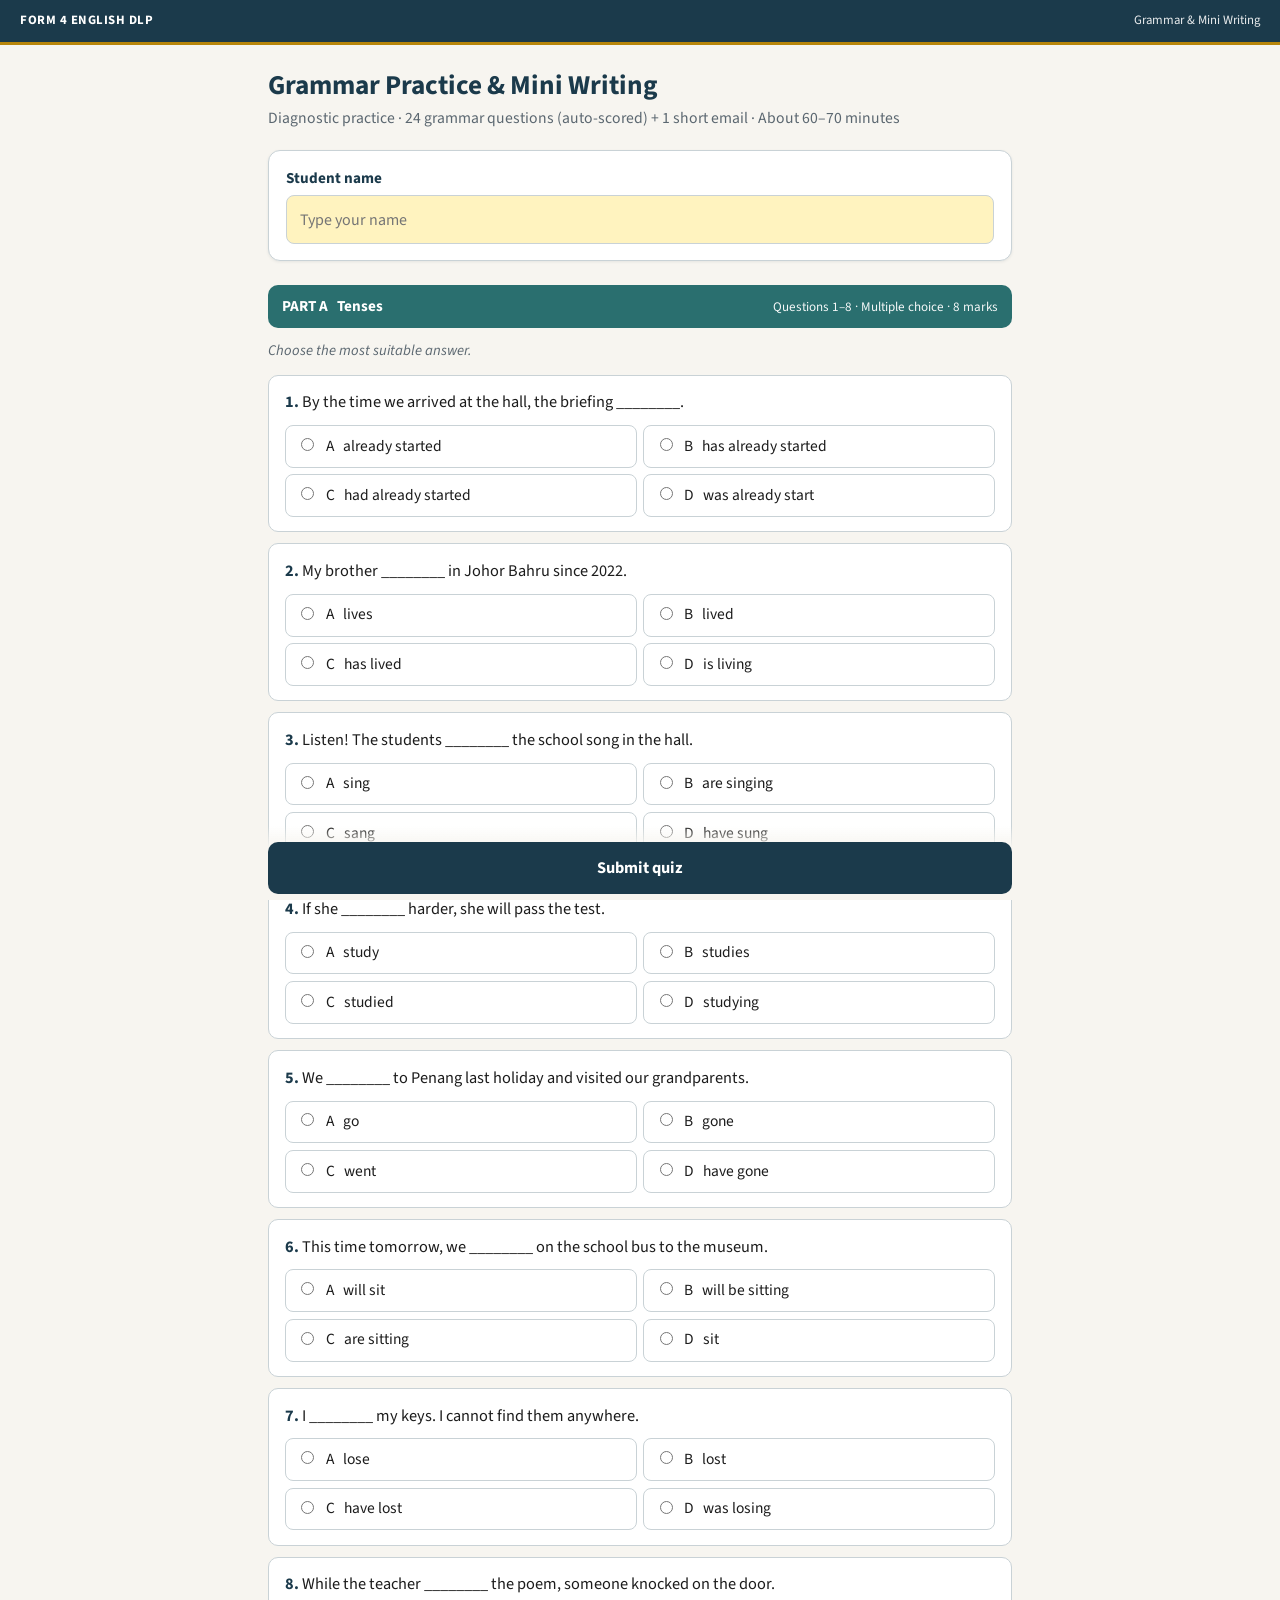
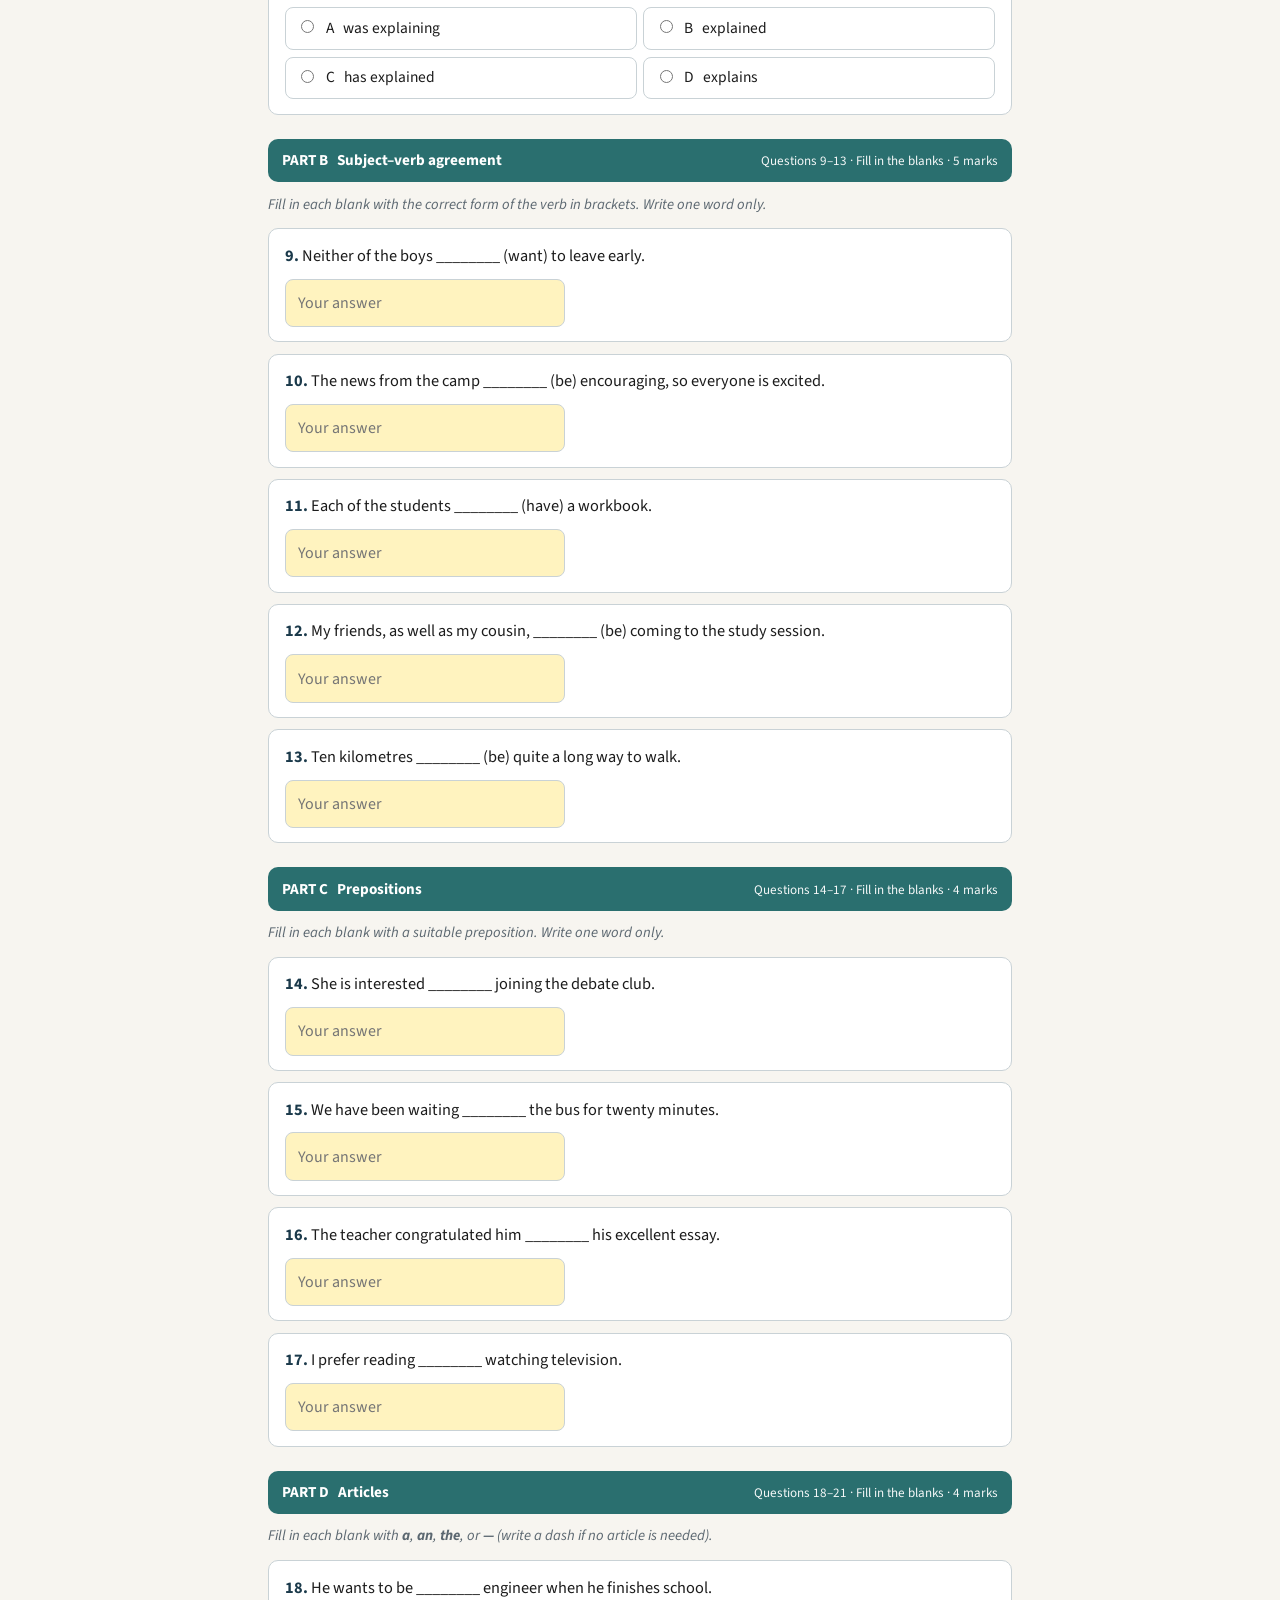
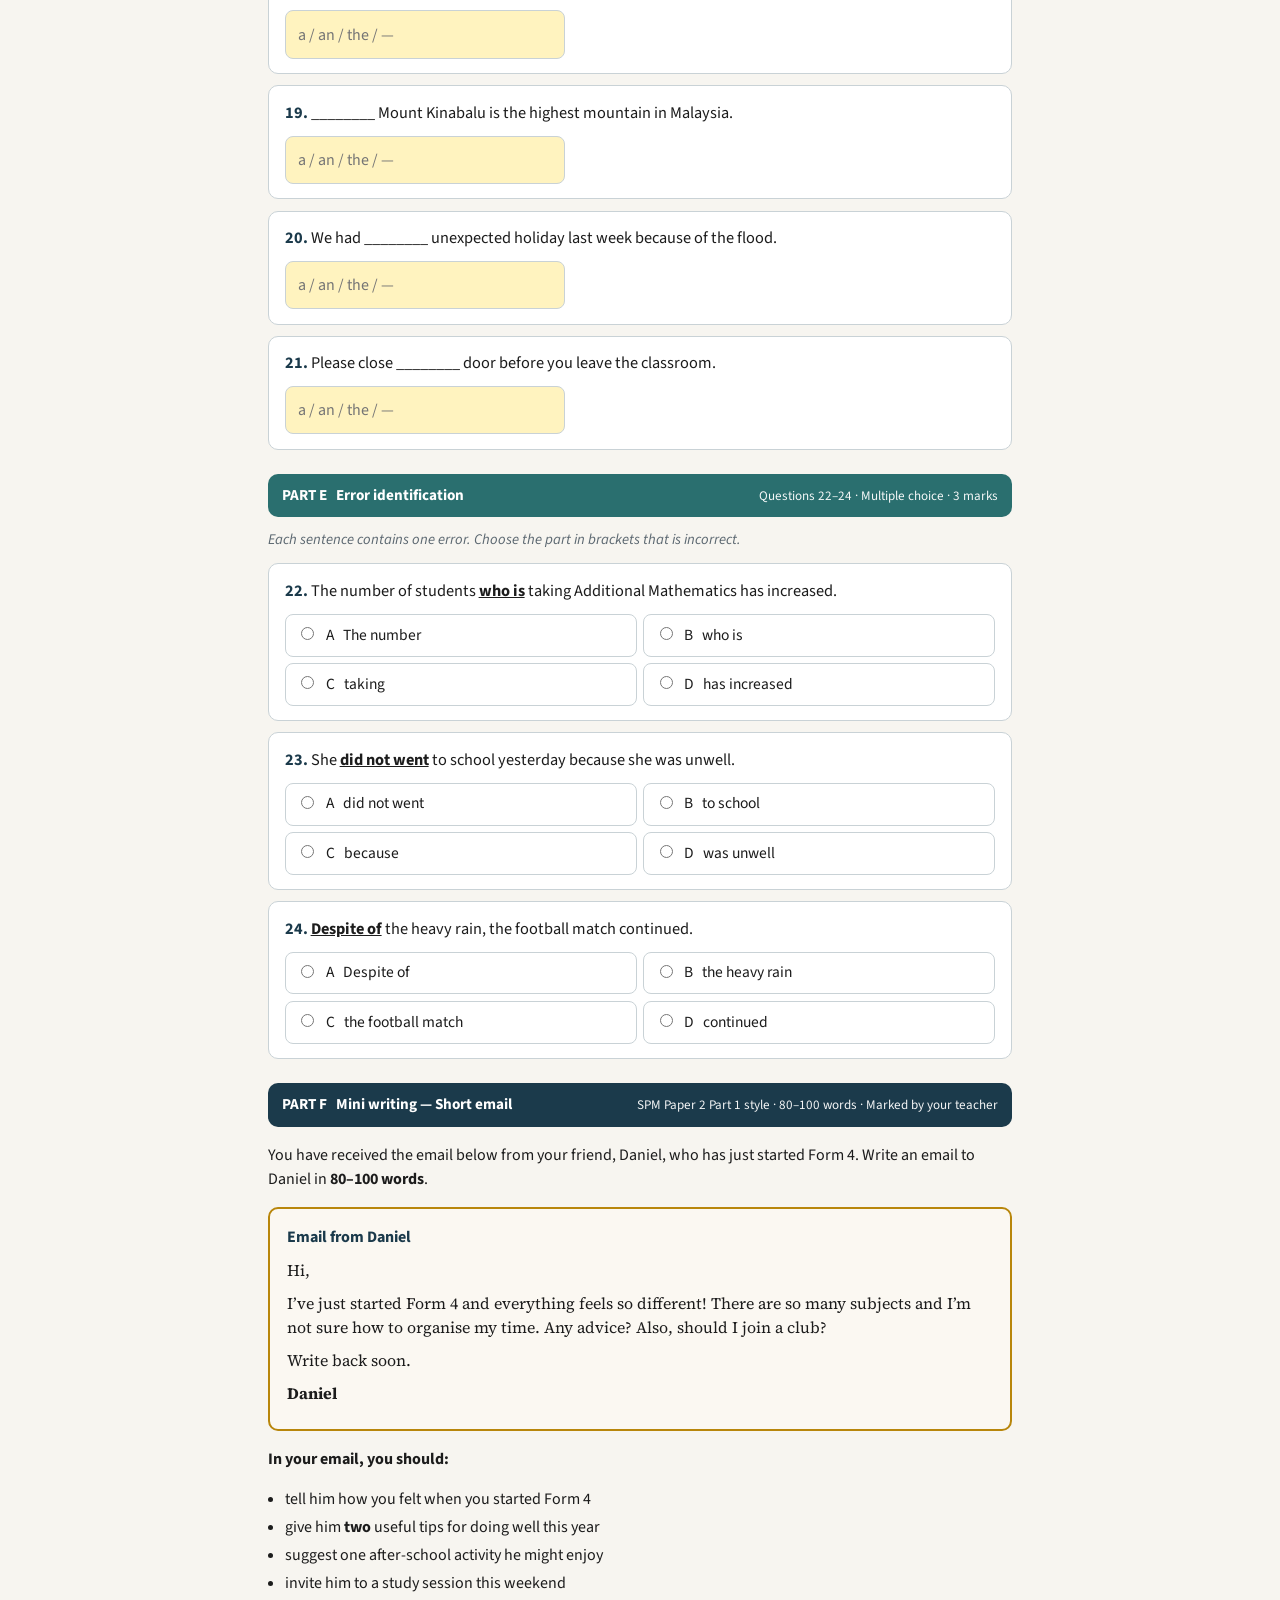
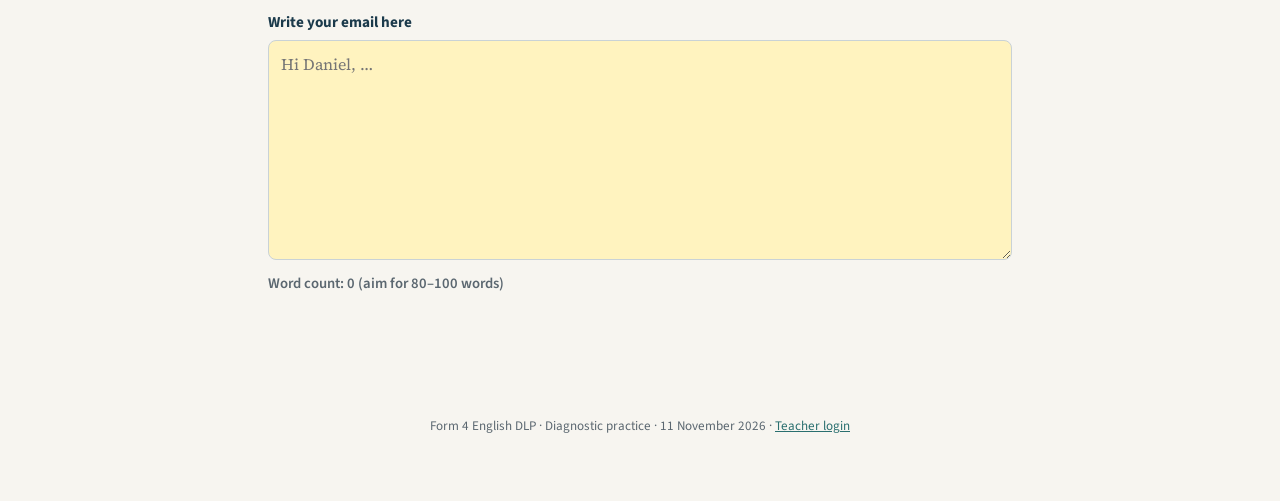
==== index.html @ eb114130 "Add Form 4 English DLP grammar and mini-writing quiz website." ====
<!DOCTYPE html>
<html lang="en">
<head>
  <meta charset="UTF-8" />
  <meta name="viewport" content="width=device-width, initial-scale=1" />
  <title>Form 4 English DLP — Grammar & Mini Writing</title>
  <link rel="preconnect" href="https://fonts.googleapis.com" />
  <link rel="preconnect" href="https://fonts.gstatic.com" crossorigin />
  <link href="https://fonts.googleapis.com/css2?family=Source+Sans+3:ital,wght@0,400;0,600;0,700;1,400&family=Source+Serif+4:ital,wght@0,400;0,600;1,400&display=swap" rel="stylesheet" />
  <link rel="stylesheet" href="styles.css" />
</head>
<body>
  <header class="topbar">
    <strong>FORM 4 ENGLISH DLP</strong>
    <span>Grammar &amp; Mini Writing</span>
  </header>
  <main class="wrap">
    <h1>Grammar Practice &amp; Mini Writing</h1>
    <p class="sub">Diagnostic practice · 24 grammar questions (auto-scored) + 1 short email · About 60–70 minutes</p>

    <form id="quiz" autocomplete="off">
      <div class="card">
        <label class="field" for="studentName">Student name</label>
        <input type="text" id="studentName" name="studentName" required placeholder="Type your name" maxlength="80" />
      </div>

      <div class="banner">
        <span>PART A &nbsp; Tenses</span>
        <span class="right">Questions 1–8 · Multiple choice · 8 marks</span>
      </div>
      <p class="hint">Choose the most suitable answer.</p>

      <div class="q" data-q="1">
        <p class="prompt"><span class="num">1.</span> By the time we arrived at the hall, the briefing ________.</p>
        <div class="options mcq">
          <label><input type="radio" name="q1" value="A" required /> A &nbsp; already started</label>
          <label><input type="radio" name="q1" value="B" /> B &nbsp; has already started</label>
          <label><input type="radio" name="q1" value="C" /> C &nbsp; had already started</label>
          <label><input type="radio" name="q1" value="D" /> D &nbsp; was already start</label>
        </div>
      </div>
      <div class="q" data-q="2">
        <p class="prompt"><span class="num">2.</span> My brother ________ in Johor Bahru since 2022.</p>
        <div class="options mcq">
          <label><input type="radio" name="q2" value="A" required /> A &nbsp; lives</label>
          <label><input type="radio" name="q2" value="B" /> B &nbsp; lived</label>
          <label><input type="radio" name="q2" value="C" /> C &nbsp; has lived</label>
          <label><input type="radio" name="q2" value="D" /> D &nbsp; is living</label>
        </div>
      </div>
      <div class="q" data-q="3">
        <p class="prompt"><span class="num">3.</span> Listen! The students ________ the school song in the hall.</p>
        <div class="options mcq">
          <label><input type="radio" name="q3" value="A" required /> A &nbsp; sing</label>
          <label><input type="radio" name="q3" value="B" /> B &nbsp; are singing</label>
          <label><input type="radio" name="q3" value="C" /> C &nbsp; sang</label>
          <label><input type="radio" name="q3" value="D" /> D &nbsp; have sung</label>
        </div>
      </div>
      <div class="q" data-q="4">
        <p class="prompt"><span class="num">4.</span> If she ________ harder, she will pass the test.</p>
        <div class="options mcq">
          <label><input type="radio" name="q4" value="A" required /> A &nbsp; study</label>
          <label><input type="radio" name="q4" value="B" /> B &nbsp; studies</label>
          <label><input type="radio" name="q4" value="C" /> C &nbsp; studied</label>
          <label><input type="radio" name="q4" value="D" /> D &nbsp; studying</label>
        </div>
      </div>
      <div class="q" data-q="5">
        <p class="prompt"><span class="num">5.</span> We ________ to Penang last holiday and visited our grandparents.</p>
        <div class="options mcq">
          <label><input type="radio" name="q5" value="A" required /> A &nbsp; go</label>
          <label><input type="radio" name="q5" value="B" /> B &nbsp; gone</label>
          <label><input type="radio" name="q5" value="C" /> C &nbsp; went</label>
          <label><input type="radio" name="q5" value="D" /> D &nbsp; have gone</label>
        </div>
      </div>
      <div class="q" data-q="6">
        <p class="prompt"><span class="num">6.</span> This time tomorrow, we ________ on the school bus to the museum.</p>
        <div class="options mcq">
          <label><input type="radio" name="q6" value="A" required /> A &nbsp; will sit</label>
          <label><input type="radio" name="q6" value="B" /> B &nbsp; will be sitting</label>
          <label><input type="radio" name="q6" value="C" /> C &nbsp; are sitting</label>
          <label><input type="radio" name="q6" value="D" /> D &nbsp; sit</label>
        </div>
      </div>
      <div class="q" data-q="7">
        <p class="prompt"><span class="num">7.</span> I ________ my keys. I cannot find them anywhere.</p>
        <div class="options mcq">
          <label><input type="radio" name="q7" value="A" required /> A &nbsp; lose</label>
          <label><input type="radio" name="q7" value="B" /> B &nbsp; lost</label>
          <label><input type="radio" name="q7" value="C" /> C &nbsp; have lost</label>
          <label><input type="radio" name="q7" value="D" /> D &nbsp; was losing</label>
        </div>
      </div>
      <div class="q" data-q="8">
        <p class="prompt"><span class="num">8.</span> While the teacher ________ the poem, someone knocked on the door.</p>
        <div class="options mcq">
          <label><input type="radio" name="q8" value="A" required /> A &nbsp; was explaining</label>
          <label><input type="radio" name="q8" value="B" /> B &nbsp; explained</label>
          <label><input type="radio" name="q8" value="C" /> C &nbsp; has explained</label>
          <label><input type="radio" name="q8" value="D" /> D &nbsp; explains</label>
        </div>
      </div>

      <div class="banner">
        <span>PART B &nbsp; Subject–verb agreement</span>
        <span class="right">Questions 9–13 · Fill in the blanks · 5 marks</span>
      </div>
      <p class="hint">Fill in each blank with the correct form of the verb in brackets. Write one word only.</p>

      <div class="q" data-q="9">
        <p class="prompt"><span class="num">9.</span> Neither of the boys ________ (want) to leave early.</p>
        <input class="fill-row" type="text" name="q9" required placeholder="Your answer" />
      </div>
      <div class="q" data-q="10">
        <p class="prompt"><span class="num">10.</span> The news from the camp ________ (be) encouraging, so everyone is excited.</p>
        <input class="fill-row" type="text" name="q10" required placeholder="Your answer" />
      </div>
      <div class="q" data-q="11">
        <p class="prompt"><span class="num">11.</span> Each of the students ________ (have) a workbook.</p>
        <input class="fill-row" type="text" name="q11" required placeholder="Your answer" />
      </div>
      <div class="q" data-q="12">
        <p class="prompt"><span class="num">12.</span> My friends, as well as my cousin, ________ (be) coming to the study session.</p>
        <input class="fill-row" type="text" name="q12" required placeholder="Your answer" />
      </div>
      <div class="q" data-q="13">
        <p class="prompt"><span class="num">13.</span> Ten kilometres ________ (be) quite a long way to walk.</p>
        <input class="fill-row" type="text" name="q13" required placeholder="Your answer" />
      </div>

      <div class="banner">
        <span>PART C &nbsp; Prepositions</span>
        <span class="right">Questions 14–17 · Fill in the blanks · 4 marks</span>
      </div>
      <p class="hint">Fill in each blank with a suitable preposition. Write one word only.</p>

      <div class="q" data-q="14">
        <p class="prompt"><span class="num">14.</span> She is interested ________ joining the debate club.</p>
        <input class="fill-row" type="text" name="q14" required placeholder="Your answer" />
      </div>
      <div class="q" data-q="15">
        <p class="prompt"><span class="num">15.</span> We have been waiting ________ the bus for twenty minutes.</p>
        <input class="fill-row" type="text" name="q15" required placeholder="Your answer" />
      </div>
      <div class="q" data-q="16">
        <p class="prompt"><span class="num">16.</span> The teacher congratulated him ________ his excellent essay.</p>
        <input class="fill-row" type="text" name="q16" required placeholder="Your answer" />
      </div>
      <div class="q" data-q="17">
        <p class="prompt"><span class="num">17.</span> I prefer reading ________ watching television.</p>
        <input class="fill-row" type="text" name="q17" required placeholder="Your answer" />
      </div>

      <div class="banner">
        <span>PART D &nbsp; Articles</span>
        <span class="right">Questions 18–21 · Fill in the blanks · 4 marks</span>
      </div>
      <p class="hint">Fill in each blank with <b>a</b>, <b>an</b>, <b>the</b>, or <b>—</b> (write a dash if no article is needed).</p>

      <div class="q" data-q="18">
        <p class="prompt"><span class="num">18.</span> He wants to be ________ engineer when he finishes school.</p>
        <input class="fill-row" type="text" name="q18" required placeholder="a / an / the / —" />
      </div>
      <div class="q" data-q="19">
        <p class="prompt"><span class="num">19.</span> ________ Mount Kinabalu is the highest mountain in Malaysia.</p>
        <input class="fill-row" type="text" name="q19" required placeholder="a / an / the / —" />
      </div>
      <div class="q" data-q="20">
        <p class="prompt"><span class="num">20.</span> We had ________ unexpected holiday last week because of the flood.</p>
        <input class="fill-row" type="text" name="q20" required placeholder="a / an / the / —" />
      </div>
      <div class="q" data-q="21">
        <p class="prompt"><span class="num">21.</span> Please close ________ door before you leave the classroom.</p>
        <input class="fill-row" type="text" name="q21" required placeholder="a / an / the / —" />
      </div>

      <div class="banner">
        <span>PART E &nbsp; Error identification</span>
        <span class="right">Questions 22–24 · Multiple choice · 3 marks</span>
      </div>
      <p class="hint">Each sentence contains one error. Choose the part in brackets that is incorrect.</p>

      <div class="q" data-q="22">
        <p class="prompt"><span class="num">22.</span> The number of students <u><b>who is</b></u> taking Additional Mathematics has increased.</p>
        <div class="options mcq">
          <label><input type="radio" name="q22" value="A" required /> A &nbsp; The number</label>
          <label><input type="radio" name="q22" value="B" /> B &nbsp; who is</label>
          <label><input type="radio" name="q22" value="C" /> C &nbsp; taking</label>
          <label><input type="radio" name="q22" value="D" /> D &nbsp; has increased</label>
        </div>
      </div>
      <div class="q" data-q="23">
        <p class="prompt"><span class="num">23.</span> She <u><b>did not went</b></u> to school yesterday because she was unwell.</p>
        <div class="options mcq">
          <label><input type="radio" name="q23" value="A" required /> A &nbsp; did not went</label>
          <label><input type="radio" name="q23" value="B" /> B &nbsp; to school</label>
          <label><input type="radio" name="q23" value="C" /> C &nbsp; because</label>
          <label><input type="radio" name="q23" value="D" /> D &nbsp; was unwell</label>
        </div>
      </div>
      <div class="q" data-q="24">
        <p class="prompt"><span class="num">24.</span> <u><b>Despite of</b></u> the heavy rain, the football match continued.</p>
        <div class="options mcq">
          <label><input type="radio" name="q24" value="A" required /> A &nbsp; Despite of</label>
          <label><input type="radio" name="q24" value="B" /> B &nbsp; the heavy rain</label>
          <label><input type="radio" name="q24" value="C" /> C &nbsp; the football match</label>
          <label><input type="radio" name="q24" value="D" /> D &nbsp; continued</label>
        </div>
      </div>

      <div class="banner navy">
        <span>PART F &nbsp; Mini writing — Short email</span>
        <span class="right">SPM Paper 2 Part 1 style · 80–100 words · Marked by your teacher</span>
      </div>
      <p>You have received the email below from your friend, Daniel, who has just started Form 4. Write an email to Daniel in <b>80–100 words</b>.</p>

      <div class="email-box">
        <h3>Email from Daniel</h3>
        <p>Hi,</p>
        <p>I’ve just started Form 4 and everything feels so different! There are so many subjects and I’m not sure how to organise my time. Any advice? Also, should I join a club?</p>
        <p>Write back soon.</p>
        <p><b>Daniel</b></p>
      </div>

      <p><b>In your email, you should:</b></p>
      <ul class="notes">
        <li>tell him how you felt when you started Form 4</li>
        <li>give him <b>two</b> useful tips for doing well this year</li>
        <li>suggest one after-school activity he might enjoy</li>
        <li>invite him to a study session this weekend</li>
      </ul>

      <label class="field" for="writing">Write your email here</label>
      <textarea id="writing" name="writing" required placeholder="Hi Daniel, …"></textarea>
      <p class="wordcount" id="wordCount">Word count: 0 &nbsp; (aim for 80–100 words)</p>

      <div class="err" id="formError"></div>
      <div class="actions">
        <button type="submit" id="submitBtn">Submit quiz</button>
      </div>
    </form>

    <section class="results" id="results" aria-live="polite"></section>

    <footer class="site">
      Form 4 English DLP · Diagnostic practice · 11 November 2026
      · <a href="teacher.html">Teacher login</a>
    </footer>
  </main>
  <script src="config.js"></script>
  <script src="quiz.js"></script>
</body>
</html>
---- styles.css ----
:root {
  --navy: #1B3A4B;
  --navy-deep: #12262F;
  --teal: #2A6F6F;
  --gold: #B8860B;
  --ink: #1C1C1C;
  --muted: #5B6770;
  --line: #C9D2D6;
  --paper: #F7F5F0;
  --cream: #FBF8F2;
  --gold-soft: #F8F1DE;
  --teal-soft: #E8F0F4;
  --green: #1E6B43;
  --green-soft: #E7F4EC;
  --red: #9B2C2C;
  --red-soft: #FDECEC;
  --yellow: #FFF3BF;
  --white: #ffffff;
  --shadow: 0 1px 3px rgba(18, 38, 47, 0.08);
  --radius: 12px;
  --font: "Source Sans 3", "Segoe UI", system-ui, sans-serif;
  --serif: "Source Serif 4", Georgia, "Times New Roman", serif;
}
* { box-sizing: border-box; }
html { scroll-behavior: smooth; }
body {
  margin: 0;
  font-family: var(--font);
  color: var(--ink);
  background: var(--paper);
  line-height: 1.5;
  min-height: 100vh;
}
.topbar {
  background: var(--navy);
  color: #fff;
  padding: 0.7rem 1.25rem;
  display: flex;
  justify-content: space-between;
  align-items: center;
  gap: 1rem;
  position: sticky;
  top: 0;
  z-index: 20;
  border-bottom: 3px solid var(--gold);
}
.topbar strong { font-size: 0.8rem; letter-spacing: 0.04em; }
.topbar span { font-size: 0.8rem; opacity: 0.9; }
.wrap {
  max-width: 780px;
  margin: 0 auto;
  padding: 1.5rem 1.1rem 4rem;
}
h1 {
  font-size: 1.7rem;
  color: var(--navy);
  margin: 0 0 0.25rem;
  line-height: 1.25;
}
.sub {
  color: var(--muted);
  margin: 0 0 1.25rem;
  font-size: 0.98rem;
}
.card {
  background: var(--white);
  border: 1px solid var(--line);
  border-radius: var(--radius);
  padding: 1rem 1.1rem;
  margin-bottom: 1rem;
  box-shadow: var(--shadow);
}
.banner {
  background: var(--teal);
  color: #fff;
  border-radius: 10px;
  padding: 0.65rem 0.9rem;
  font-weight: 700;
  font-size: 0.95rem;
  display: flex;
  justify-content: space-between;
  gap: 0.75rem;
  align-items: baseline;
  flex-wrap: wrap;
  margin: 1.5rem 0 0.7rem;
}
.banner.navy { background: var(--navy); }
.banner .right { font-weight: 400; font-size: 0.82rem; opacity: 0.95; }
.hint {
  color: var(--muted);
  font-style: italic;
  font-size: 0.92rem;
  margin: 0 0 0.8rem;
}
label.field, .field-label {
  display: block;
  font-weight: 700;
  color: var(--navy);
  margin-bottom: 0.35rem;
  font-size: 0.95rem;
}
input[type="text"], input[type="password"], textarea {
  width: 100%;
  font: inherit;
  font-size: 16px; /* prevents iOS zoom */
  padding: 0.7rem 0.8rem;
  border: 1.5px solid var(--line);
  border-radius: 8px;
  background: var(--yellow);
  color: var(--ink);
}
textarea {
  min-height: 220px;
  resize: vertical;
  background: var(--yellow);
  font-family: var(--serif);
  line-height: 1.6;
}
input:focus, textarea:focus {
  outline: 2px solid var(--teal);
  border-color: var(--teal);
}
.q {
  background: var(--white);
  border: 1px solid var(--line);
  border-radius: 10px;
  padding: 0.9rem 1rem;
  margin-bottom: 0.7rem;
}
.q p.prompt {
  margin: 0 0 0.65rem;
  font-size: 1.02rem;
}
.q .num { font-weight: 700; color: var(--navy); }
.options {
  display: grid;
  gap: 0.4rem;
}
@media (min-width: 640px) {
  .options.mcq { grid-template-columns: 1fr 1fr; }
}
.options label {
  display: flex;
  gap: 0.55rem;
  align-items: flex-start;
  padding: 0.55rem 0.65rem;
  border: 1px solid var(--line);
  border-radius: 8px;
  background: #fff;
  cursor: pointer;
  font-size: 0.97rem;
}
.options label:hover { border-color: var(--teal); background: var(--teal-soft); }
.options input { margin-top: 0.2rem; accent-color: var(--teal); flex-shrink: 0; }
.fill-row { max-width: 280px; }
.email-box {
  background: var(--cream);
  border: 2px solid var(--gold);
  border-radius: 10px;
  padding: 1rem 1.1rem;
  margin: 0.8rem 0;
  font-family: var(--serif);
}
.email-box h3 { margin: 0 0 0.6rem; font-family: var(--font); color: var(--navy); font-size: 1rem; }
.email-box p { margin: 0 0 0.55rem; }
.notes { margin: 0.4rem 0 1rem; padding-left: 1.1rem; }
.notes li { margin: 0.25rem 0; }
.wordcount {
  margin: 0.4rem 0 0;
  font-size: 0.92rem;
  color: var(--muted);
  font-weight: 600;
}
.wordcount.ok { color: var(--green); }
.wordcount.warn { color: #9A6700; }
.actions {
  position: sticky;
  bottom: 0;
  background: linear-gradient(transparent, var(--paper) 30%);
  padding: 1rem 0 0.4rem;
  margin-top: 1rem;
}
button, .btn {
  font: inherit;
  font-weight: 700;
  border: 0;
  border-radius: 10px;
  padding: 0.85rem 1.2rem;
  cursor: pointer;
  background: var(--navy);
  color: #fff;
  width: 100%;
  font-size: 1.02rem;
}
button:hover, .btn:hover { background: var(--navy-deep); }
button.secondary, .btn.secondary {
  background: #fff;
  color: var(--navy);
  border: 1.5px solid var(--navy);
  width: auto;
  padding: 0.55rem 0.9rem;
  font-size: 0.9rem;
}
button:disabled { opacity: 0.65; cursor: not-allowed; }
.err {
  background: var(--red-soft);
  color: var(--red);
  border-radius: 8px;
  padding: 0.65rem 0.8rem;
  margin-bottom: 0.8rem;
  display: none;
}
.err.show { display: block; }
.results {
  display: none;
  margin-top: 1rem;
}
.results.show { display: block; }
.scorebox {
  background: var(--navy);
  color: #fff;
  border-radius: var(--radius);
  padding: 1.2rem 1.25rem;
  text-align: center;
  margin-bottom: 1rem;
}
.scorebox .big {
  font-size: 2.4rem;
  font-weight: 700;
  letter-spacing: -0.03em;
}
.scorebox p { margin: 0.3rem 0 0; opacity: 0.92; }
.item-result {
  display: grid;
  grid-template-columns: auto 1fr;
  gap: 0.55rem 0.75rem;
  padding: 0.7rem 0;
  border-bottom: 1px solid var(--line);
  font-size: 0.95rem;
}
.badge {
  font-weight: 700;
  font-size: 0.75rem;
  padding: 0.15rem 0.45rem;
  border-radius: 999px;
  align-self: start;
  margin-top: 0.15rem;
}
.badge.ok { background: var(--green-soft); color: var(--green); }
.badge.no { background: var(--red-soft); color: var(--red); }
.ok-msg, .warn-msg {
  border-radius: 10px;
  padding: 0.8rem 0.95rem;
  margin: 0.8rem 0;
}
.ok-msg { background: var(--green-soft); color: var(--green); }
.warn-msg { background: var(--gold-soft); color: #6B4E00; }
.warn-msg pre, .copy-box {
  white-space: pre-wrap;
  background: #fff;
  border: 1px solid var(--line);
  border-radius: 8px;
  padding: 0.7rem;
  font-size: 0.85rem;
  margin: 0.6rem 0;
  font-family: ui-monospace, Menlo, monospace;
}
footer.site {
  text-align: center;
  color: var(--muted);
  font-size: 0.82rem;
  margin-top: 2rem;
}
footer.site a { color: var(--teal); }
/* teacher */
.gate { max-width: 420px; margin: 3rem auto; }
.sub-card { margin-bottom: 1.1rem; }
.sub-head {
  display: flex;
  justify-content: space-between;
  gap: 0.75rem;
  flex-wrap: wrap;
  align-items: baseline;
}
.sub-head h2 { margin: 0; font-size: 1.15rem; color: var(--navy); }
.meta { color: var(--muted); font-size: 0.88rem; margin: 0.2rem 0 0.7rem; }
.toolbar { display: flex; flex-wrap: wrap; gap: 0.5rem; margin-bottom: 1rem; }
.writing-view {
  background: var(--cream);
  border: 1px solid var(--gold);
  border-radius: 8px;
  padding: 0.8rem 1rem;
  font-family: var(--serif);
  white-space: pre-wrap;
}
.empty { color: var(--muted); text-align: center; padding: 2rem 1rem; }
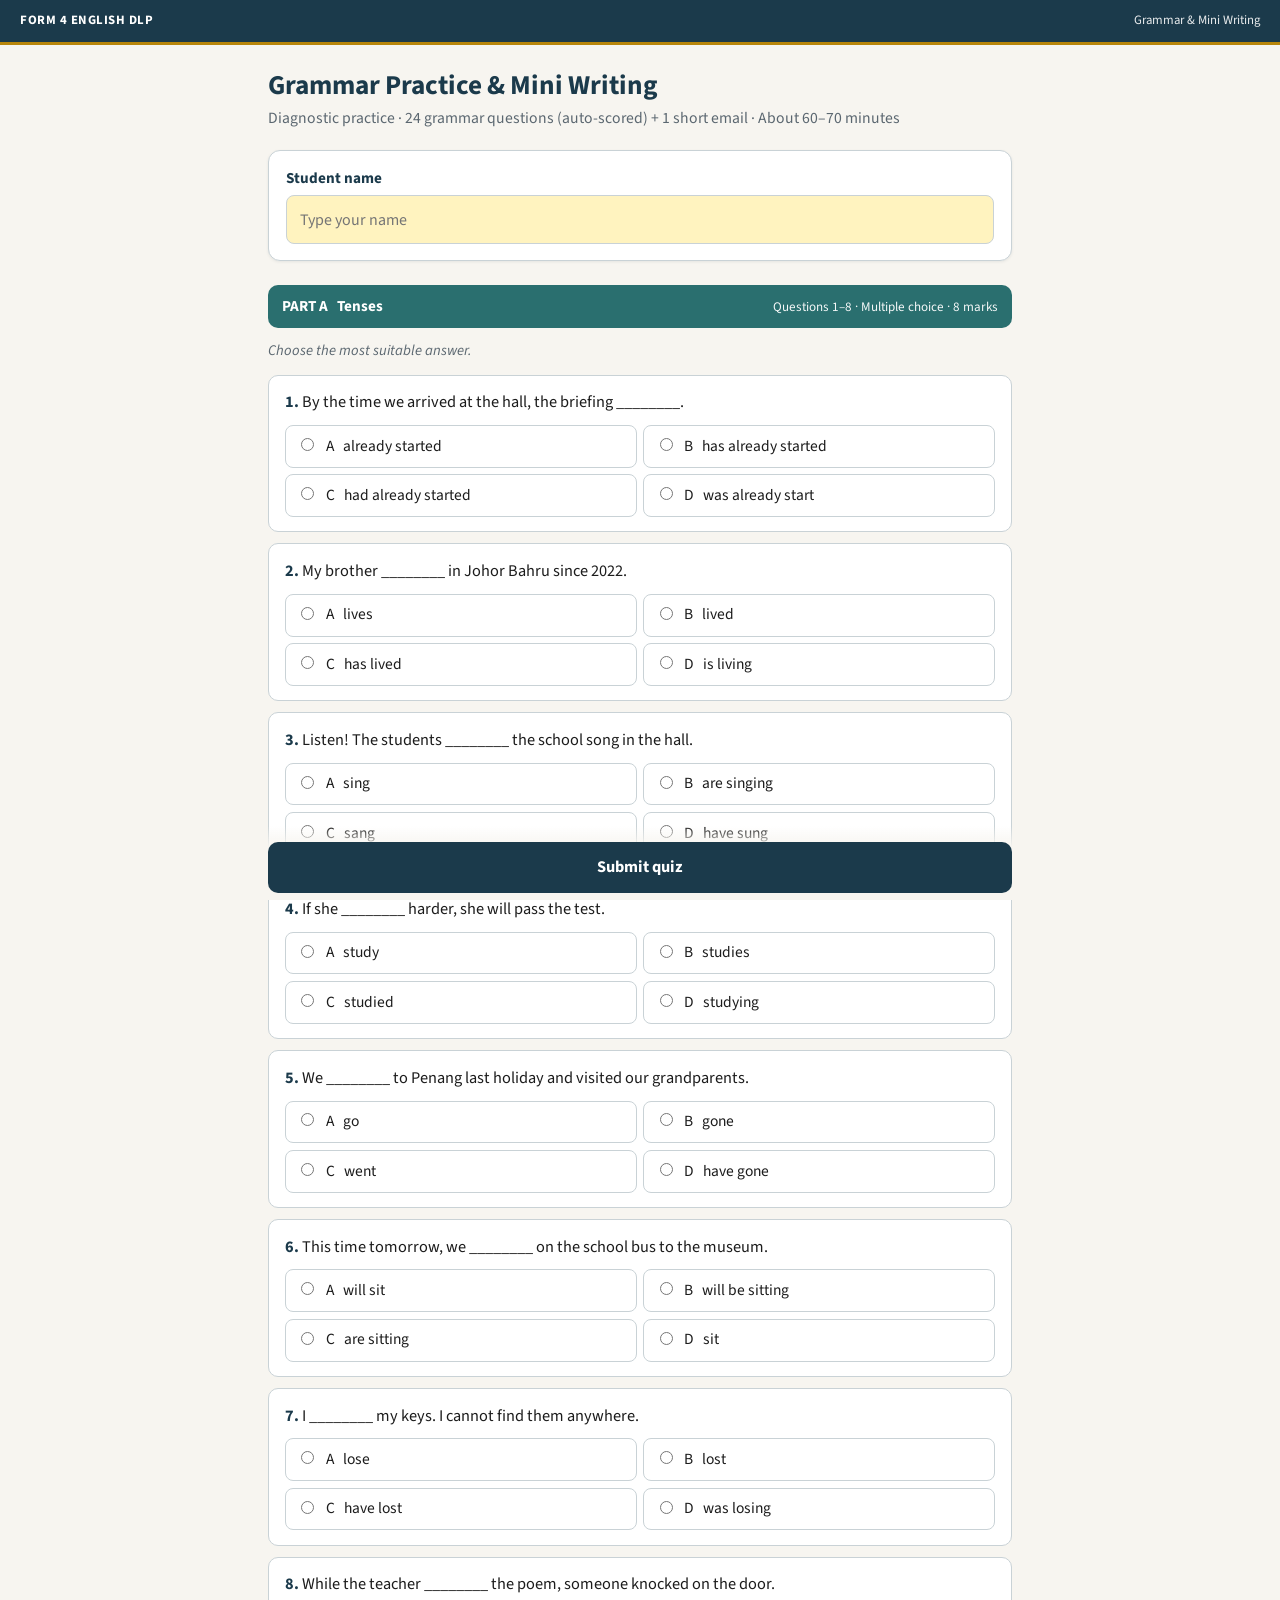
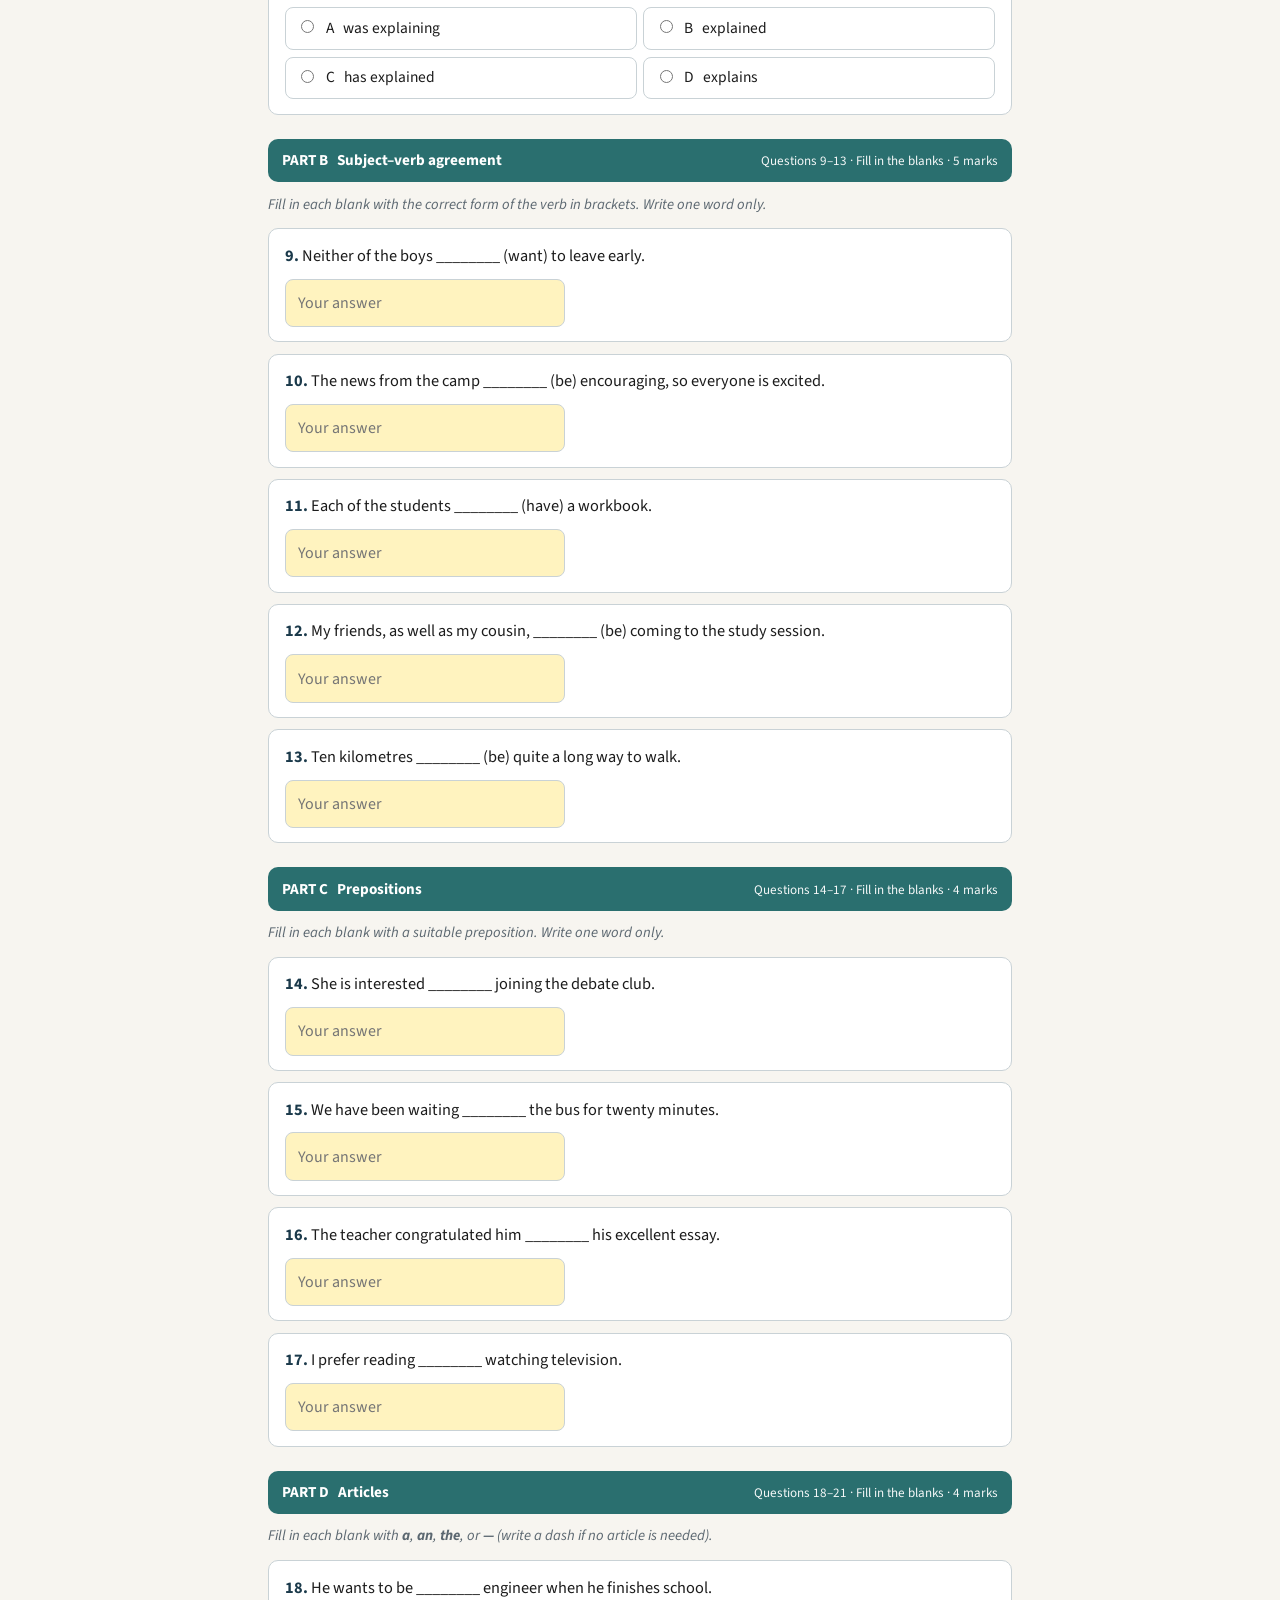
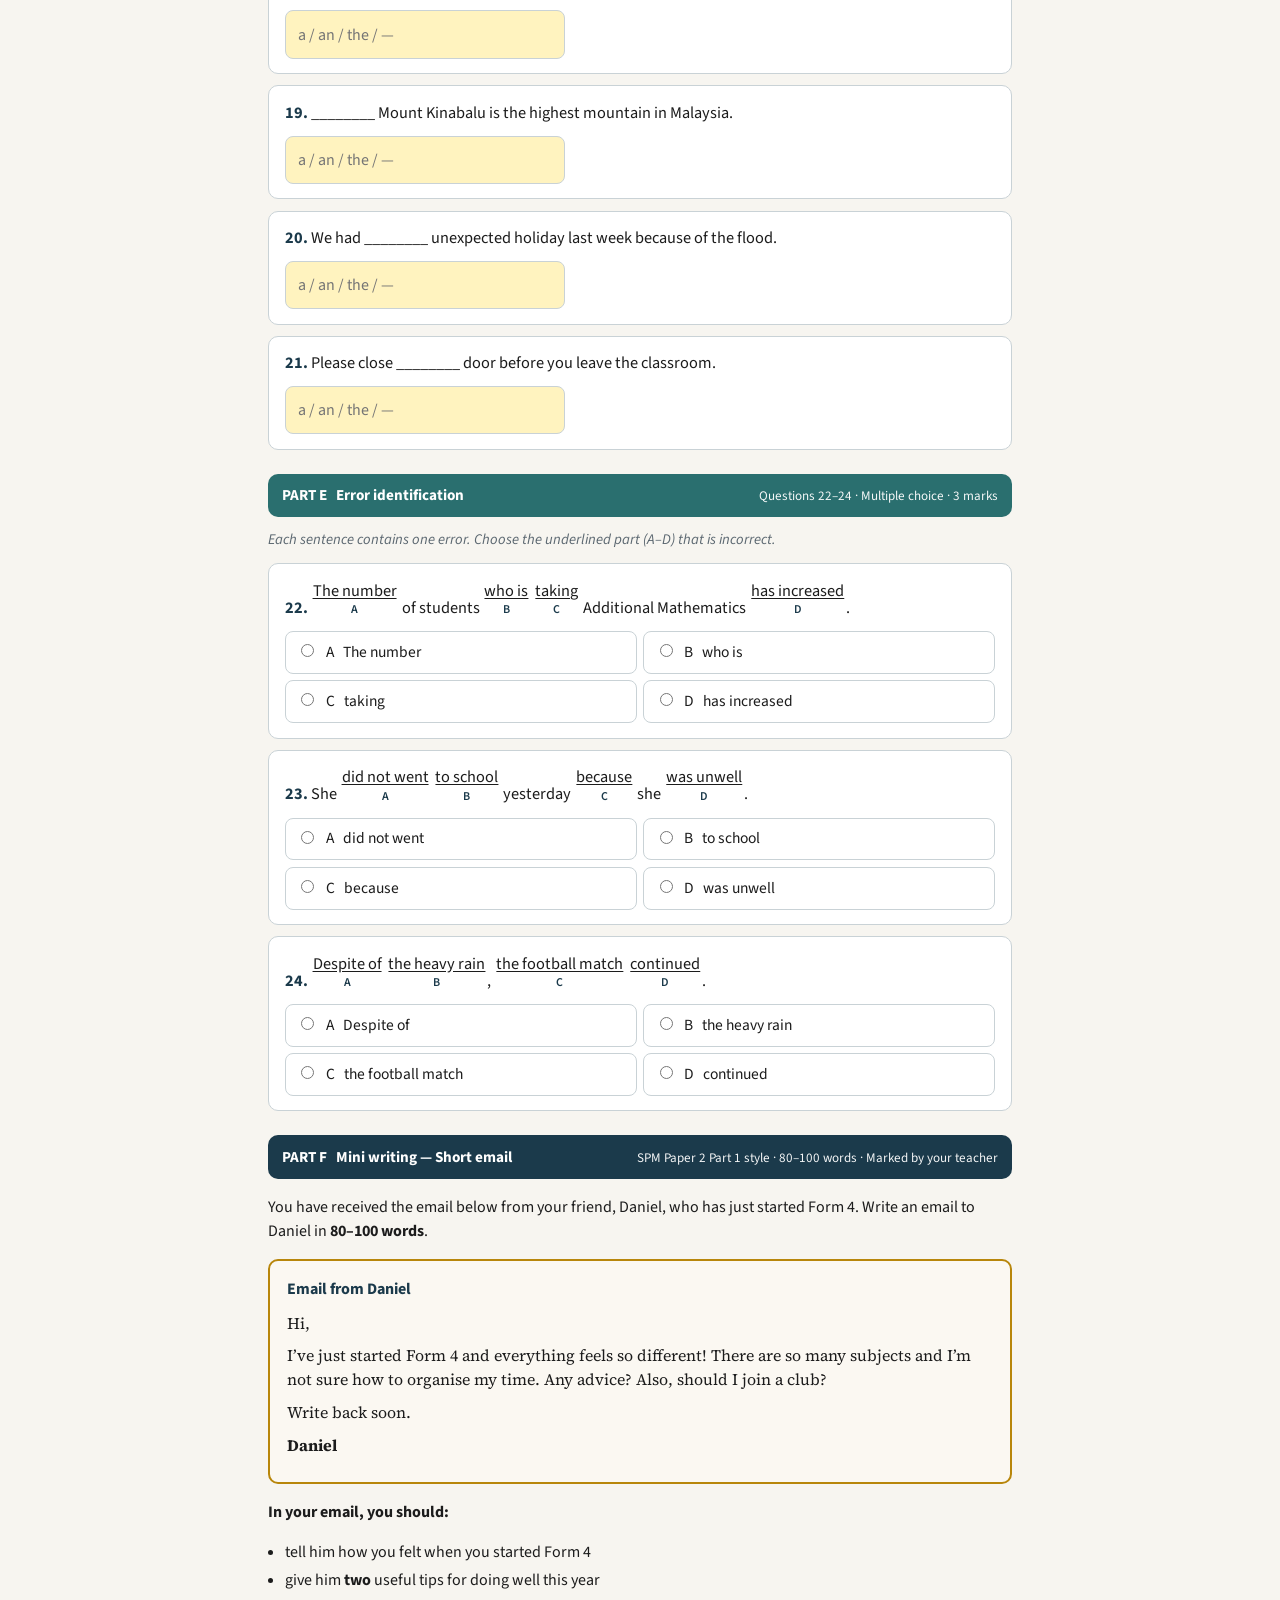
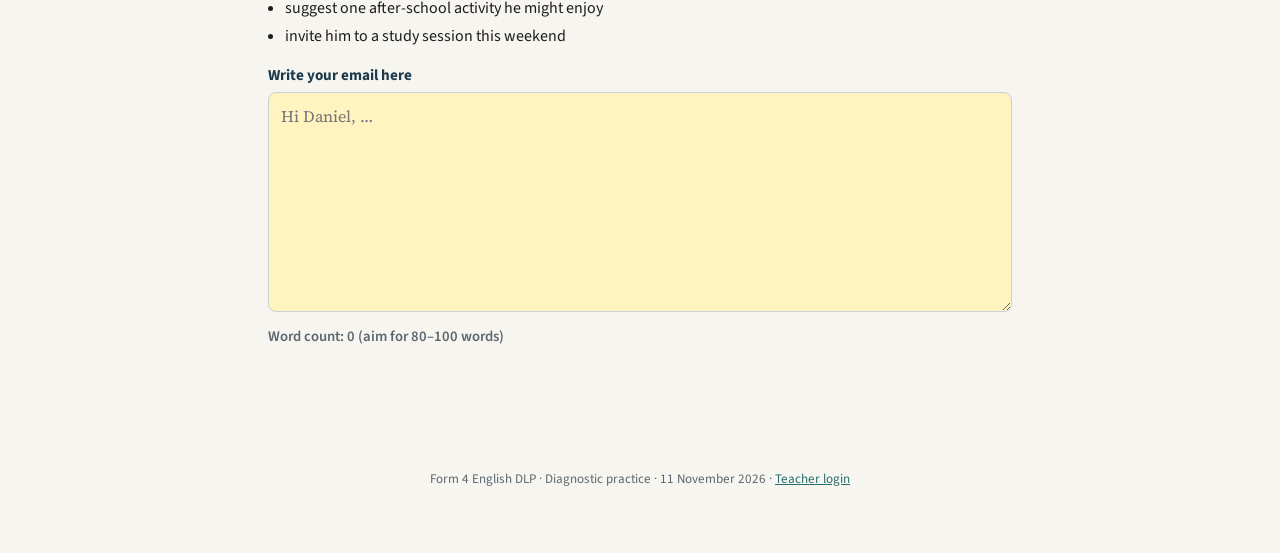
==== commit 64268156: "Stop highlighting the answers in error-identification questions 22-24." ====
--- a/index.html
+++ b/index.html
@@ -7,7 +7,7 @@
   <link rel="preconnect" href="https://fonts.googleapis.com" />
   <link rel="preconnect" href="https://fonts.gstatic.com" crossorigin />
   <link href="https://fonts.googleapis.com/css2?family=Source+Sans+3:ital,wght@0,400;0,600;0,700;1,400&family=Source+Serif+4:ital,wght@0,400;0,600;1,400&display=swap" rel="stylesheet" />
-  <link rel="stylesheet" href="styles.css" />
+  <link rel="stylesheet" href="styles.css?v=20261111b" />
 </head>
 <body>
   <header class="topbar">
@@ -180,10 +180,10 @@
         <span>PART E &nbsp; Error identification</span>
         <span class="right">Questions 22–24 · Multiple choice · 3 marks</span>
       </div>
-      <p class="hint">Each sentence contains one error. Choose the part in brackets that is incorrect.</p>
+      <p class="hint">Each sentence contains one error. Choose the underlined part (A–D) that is incorrect.</p>
 
       <div class="q" data-q="22">
-        <p class="prompt"><span class="num">22.</span> The number of students <u><b>who is</b></u> taking Additional Mathematics has increased.</p>
+        <p class="prompt"><span class="num">22.</span> <span class="eid"><u>The number</u><span class="eid-lab">A</span></span> of students <span class="eid"><u>who is</u><span class="eid-lab">B</span></span> <span class="eid"><u>taking</u><span class="eid-lab">C</span></span> Additional Mathematics <span class="eid"><u>has increased</u><span class="eid-lab">D</span></span>.</p>
         <div class="options mcq">
           <label><input type="radio" name="q22" value="A" required /> A &nbsp; The number</label>
           <label><input type="radio" name="q22" value="B" /> B &nbsp; who is</label>
@@ -192,7 +192,7 @@
         </div>
       </div>
       <div class="q" data-q="23">
-        <p class="prompt"><span class="num">23.</span> She <u><b>did not went</b></u> to school yesterday because she was unwell.</p>
+        <p class="prompt"><span class="num">23.</span> She <span class="eid"><u>did not went</u><span class="eid-lab">A</span></span> <span class="eid"><u>to school</u><span class="eid-lab">B</span></span> yesterday <span class="eid"><u>because</u><span class="eid-lab">C</span></span> she <span class="eid"><u>was unwell</u><span class="eid-lab">D</span></span>.</p>
         <div class="options mcq">
           <label><input type="radio" name="q23" value="A" required /> A &nbsp; did not went</label>
           <label><input type="radio" name="q23" value="B" /> B &nbsp; to school</label>
@@ -201,7 +201,7 @@
         </div>
       </div>
       <div class="q" data-q="24">
-        <p class="prompt"><span class="num">24.</span> <u><b>Despite of</b></u> the heavy rain, the football match continued.</p>
+        <p class="prompt"><span class="num">24.</span> <span class="eid"><u>Despite of</u><span class="eid-lab">A</span></span> <span class="eid"><u>the heavy rain</u><span class="eid-lab">B</span></span>, <span class="eid"><u>the football match</u><span class="eid-lab">C</span></span> <span class="eid"><u>continued</u><span class="eid-lab">D</span></span>.</p>
         <div class="options mcq">
           <label><input type="radio" name="q24" value="A" required /> A &nbsp; Despite of</label>
           <label><input type="radio" name="q24" value="B" /> B &nbsp; the heavy rain</label>
@@ -249,7 +249,7 @@
       · <a href="teacher.html">Teacher login</a>
     </footer>
   </main>
-  <script src="config.js"></script>
-  <script src="quiz.js"></script>
+  <script src="config.js?v=20261111b"></script>
+  <script src="quiz.js?v=20261111b"></script>
 </body>
 </html>
--- a/styles.css
+++ b/styles.css
@@ -132,6 +132,29 @@
   font-size: 1.02rem;
 }
 .q .num { font-weight: 700; color: var(--navy); }
+.eid {
+  display: inline-block;
+  text-align: center;
+  vertical-align: baseline;
+  margin: 0 0.12em;
+  font-weight: 400;
+}
+.eid u {
+  text-decoration: underline;
+  text-underline-offset: 2px;
+  font-weight: 400;
+  font-style: normal;
+}
+.eid .eid-lab {
+  display: block;
+  font-size: 0.75rem;
+  font-weight: 600;
+  line-height: 1.2;
+  color: var(--navy);
+}
+.q .prompt u,
+.q .prompt u b,
+.q .prompt b u { font-weight: inherit; font-style: inherit; }
 .options {
   display: grid;
   gap: 0.4rem;
@@ -248,6 +271,13 @@
 }
 .badge.ok { background: var(--green-soft); color: var(--green); }
 .badge.no { background: var(--red-soft); color: var(--red); }
+.saving-msg {
+  border-radius: 10px;
+  padding: 0.8rem 0.95rem;
+  margin: 0.8rem 0;
+  background: var(--teal-soft);
+  color: var(--navy);
+}
 .ok-msg, .warn-msg {
   border-radius: 10px;
   padding: 0.8rem 0.95rem;
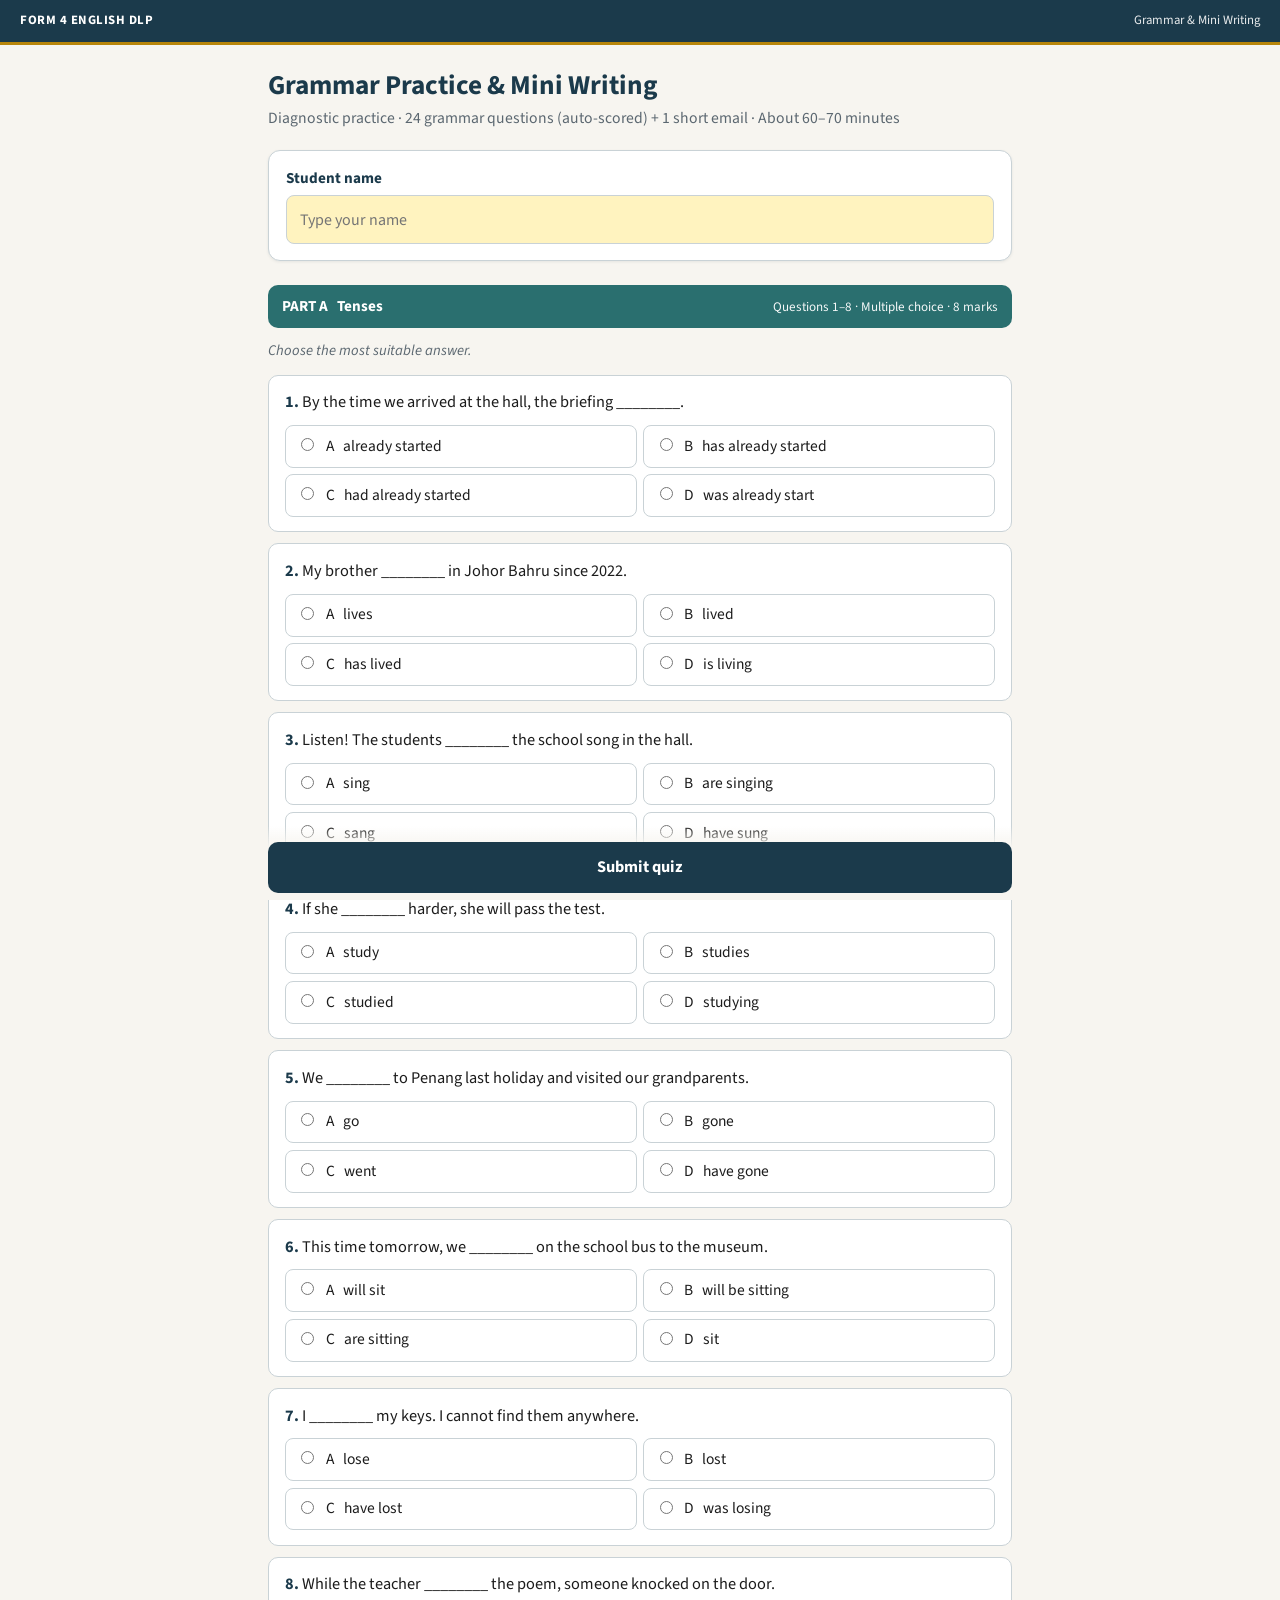
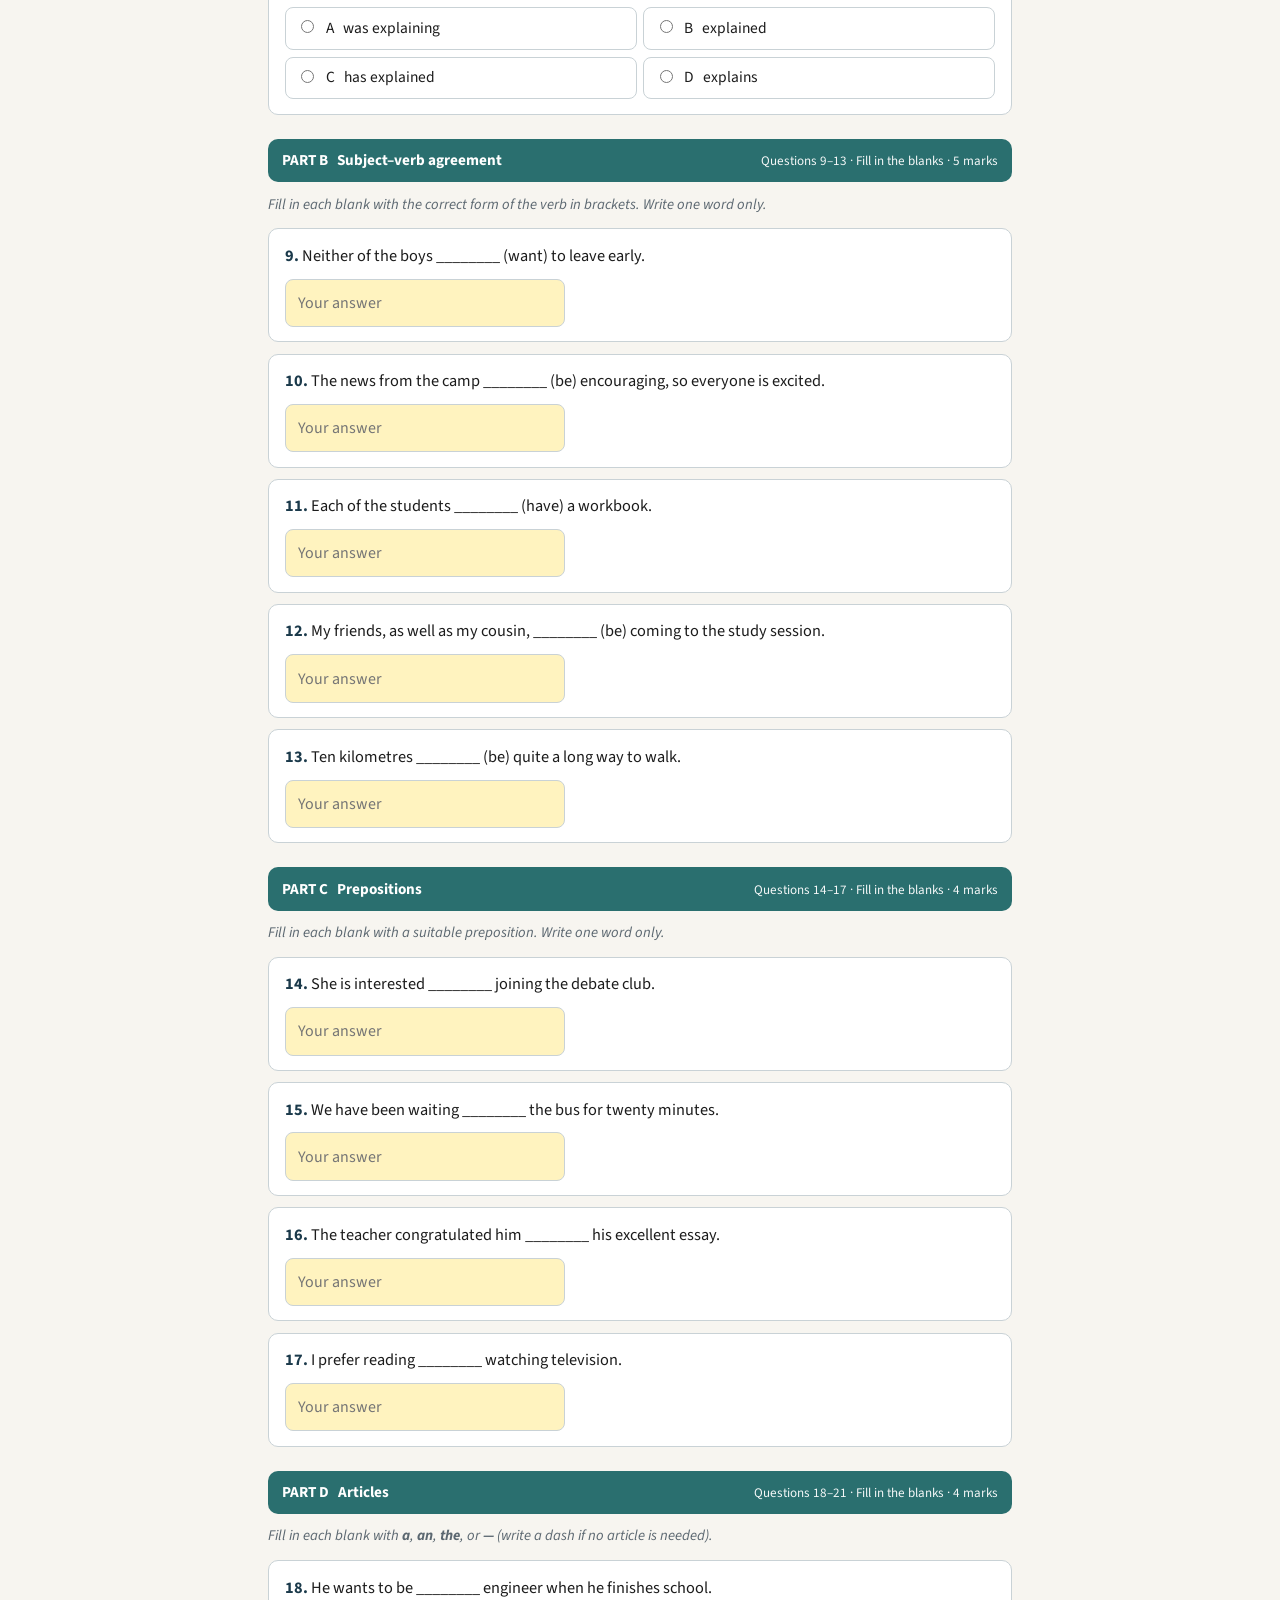
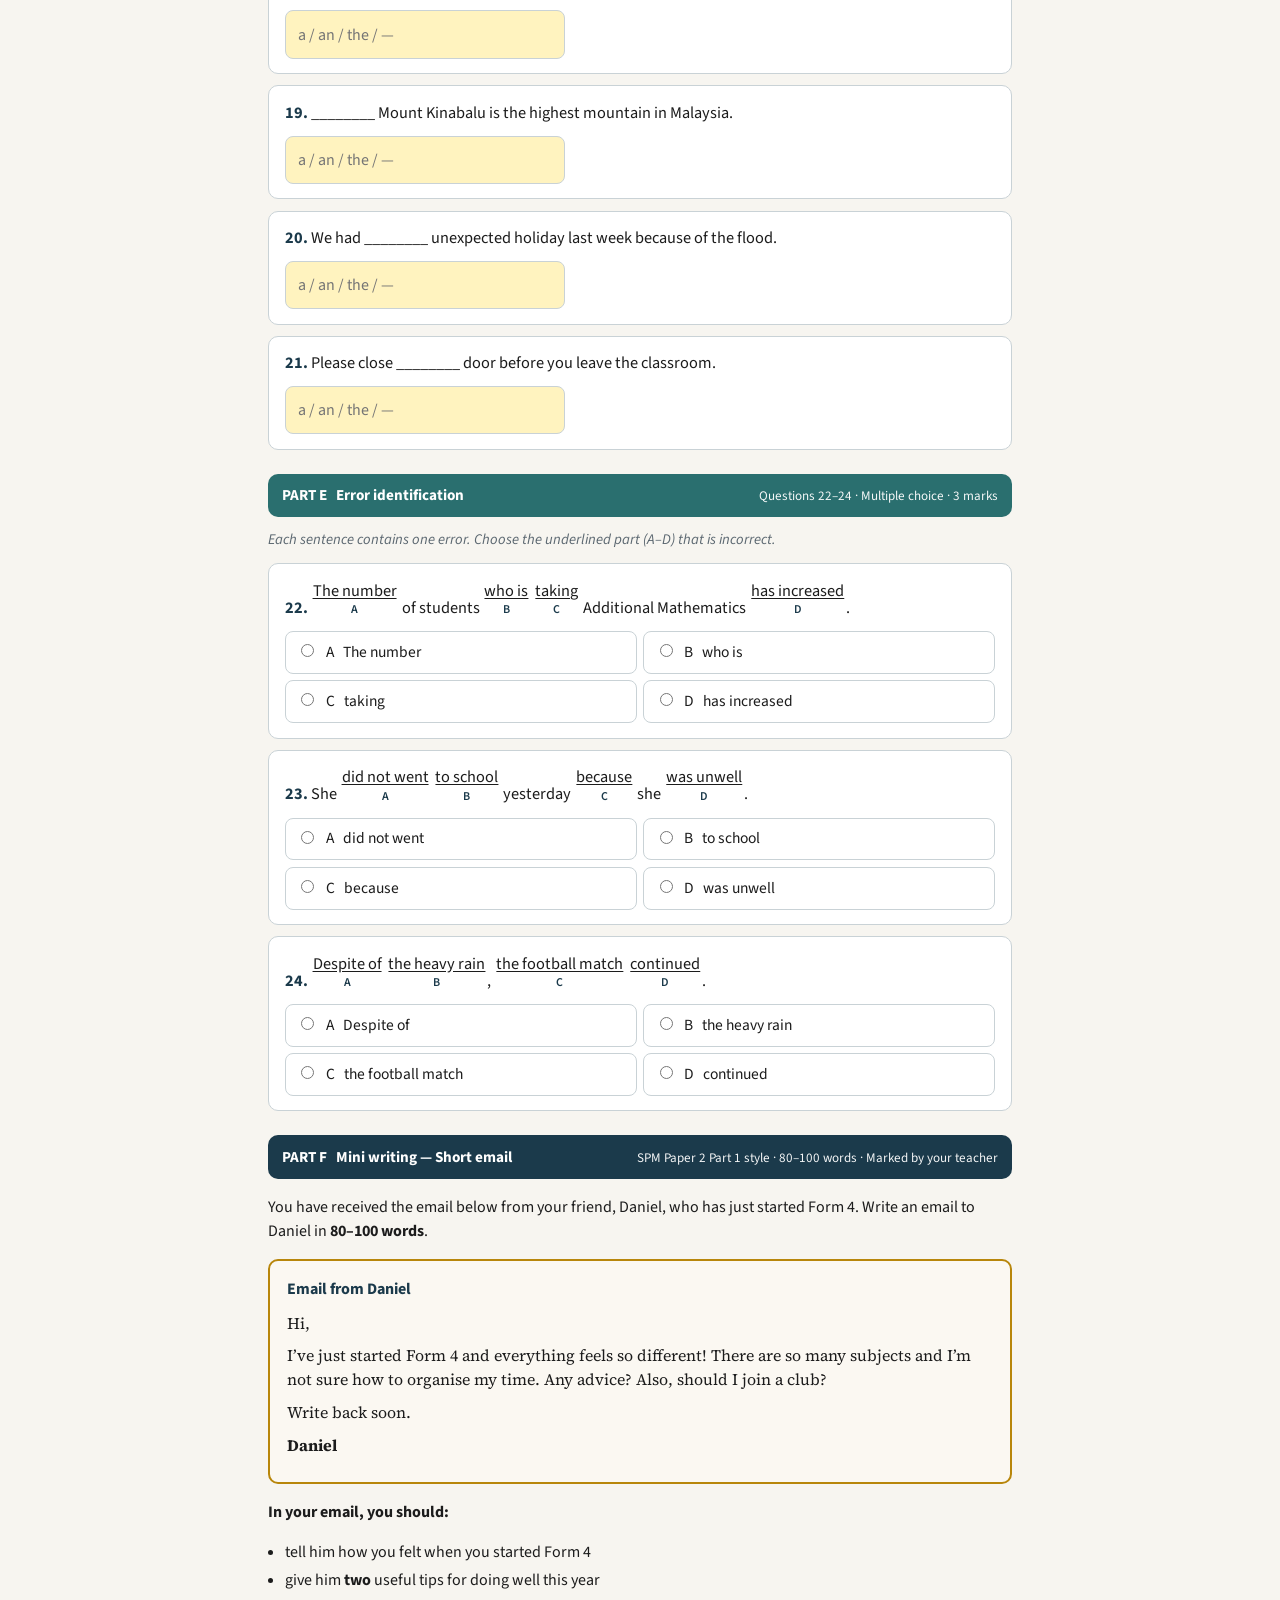
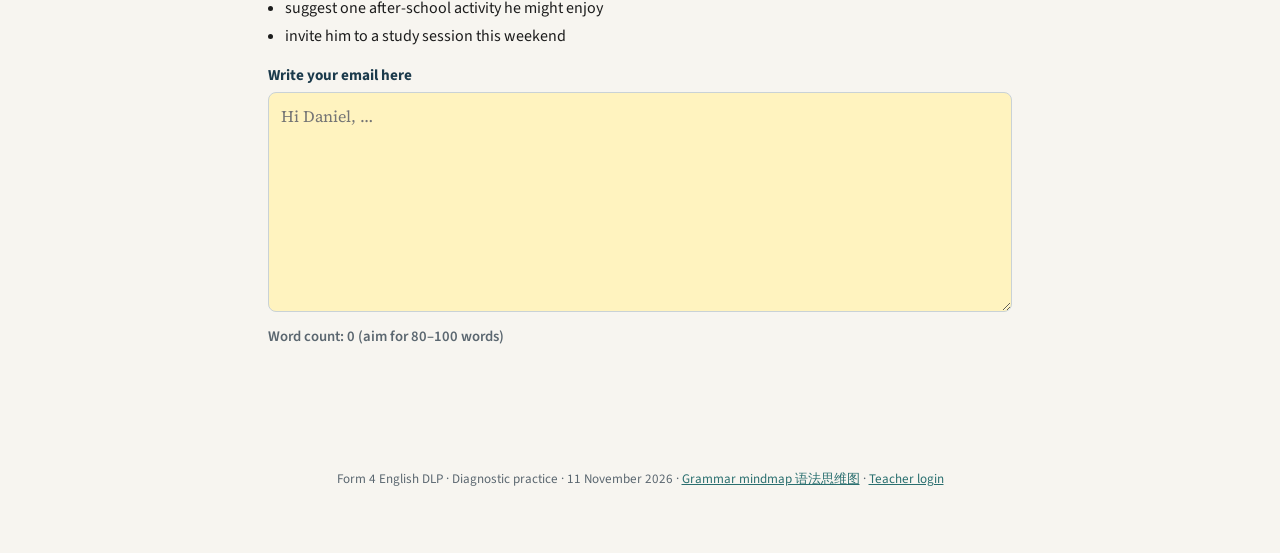
==== commit 293f1f18: "Add a Form 4 grammar mindmap page the student can open." ====
--- a/index.html
+++ b/index.html
@@ -246,6 +246,7 @@
 
     <footer class="site">
       Form 4 English DLP · Diagnostic practice · 11 November 2026
+      · <a href="mindmap.html">Grammar mindmap 语法思维图</a>
       · <a href="teacher.html">Teacher login</a>
     </footer>
   </main>
